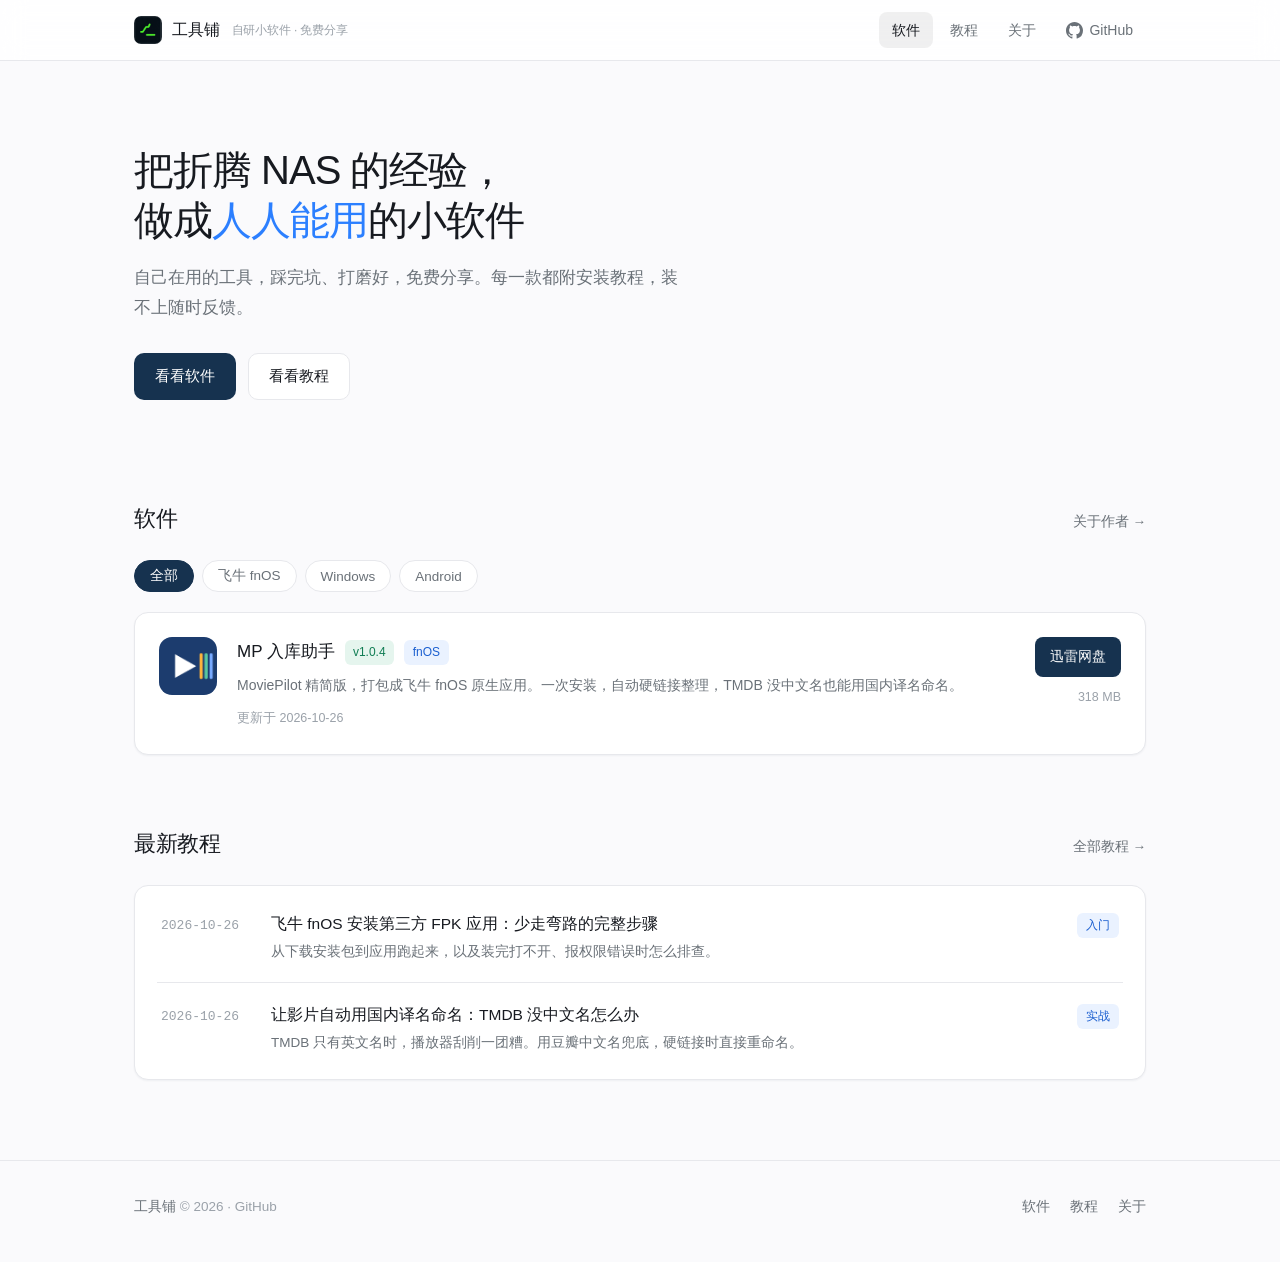
==== index.html @ 65b0be0e "工具铺站点初始版本" ====
<!DOCTYPE html>
<html lang="zh-CN" data-root="./">
<head>
<meta charset="UTF-8">
<meta name="viewport" content="width=device-width, initial-scale=1.0">
<title>工具铺 - 自研小软件 · 免费分享</title>
<meta name="description" content="独立开发的小工具：飞牛 fnOS 应用、NAS 效率工具，免费下载，附安装教程。">
<link rel="icon" href="img/logo.png">
<link rel="stylesheet" href="assets/style.css">
</head>
<body data-page="apps">

<main class="container">
  <section class="hero">
    <h1>把折腾 NAS 的经验，<br>做成<em>人人能用</em>的小软件</h1>
    <p class="lead">自己在用的工具，踩完坑、打磨好，免费分享。每一款都附安装教程，装不上随时反馈。</p>
    <div class="actions">
      <a class="btn btn-primary" href="#apps">看看软件</a>
      <a class="btn btn-ghost" href="blog.html">看看教程</a>
    </div>
  </section>

  <section class="section" id="apps">
    <div class="section-head">
      <h2>软件</h2>
      <a class="more" href="about.html">关于作者 →</a>
    </div>
    <div class="filter-bar" id="filterBar">
      <button class="on" data-filter="all">全部</button>
      <button data-filter="fnOS">飞牛 fnOS</button>
      <button data-filter="Windows">Windows</button>
      <button data-filter="Android">Android</button>
    </div>
    <div id="appList"></div>
  </section>

  <section class="section">
    <div class="section-head">
      <h2>最新教程</h2>
      <a class="more" href="blog.html">全部教程 →</a>
    </div>
    <div id="postList" style="background:var(--surface);border:1px solid var(--border);border-radius:14px;padding:6px 22px;box-shadow:var(--shadow-sm)"></div>
  </section>
</main>

<script src="assets/site.js"></script>
</body>
</html>
---- assets/style.css ----
/* ============ 基础 ============ */
:root {
  --bg: #FAFAFC;
  --surface: #FFFFFF;
  --text: #171A20;
  --muted: #6A7178;
  --faint: #9AA1A9;
  --border: #E7E8EC;
  --brand: #16324F;
  --brand-ink: #0F2438;
  --accent: #2B7FFF;
  --accent-soft: #EAF2FF;
  --green: #0E7C52;
  --green-soft: #E5F5EE;
  --amber: #9A6A08;
  --amber-soft: #FBF3DF;
  --radius: 14px;
  --shadow-sm: 0 1px 2px rgba(20, 30, 50, .05);
  --shadow-md: 0 2px 4px rgba(20, 30, 50, .05), 0 12px 32px rgba(20, 30, 50, .08);
  --font: -apple-system, BlinkMacSystemFont, "Segoe UI", "PingFang SC", "Hiragino Sans GB", "Microsoft YaHei", sans-serif;
  --mono: ui-monospace, "SF Mono", Consolas, "Courier New", monospace;
}
* { box-sizing: border-box; margin: 0; padding: 0; }
html { -webkit-text-size-adjust: 100%; }
body {
  font-family: var(--font);
  font-size: 15px;
  line-height: 1.75;
  color: var(--text);
  background: var(--bg);
  -webkit-font-smoothing: antialiased;
}
a { color: inherit; text-decoration: none; }
img { max-width: 100%; display: block; }
.container { max-width: 1060px; margin: 0 auto; padding: 0 24px; }

/* ============ 顶栏 ============ */
.site-header {
  position: sticky; top: 0; z-index: 50;
  background: rgba(255, 255, 255, .82);
  backdrop-filter: saturate(1.4) blur(12px);
  -webkit-backdrop-filter: saturate(1.4) blur(12px);
  border-bottom: 1px solid var(--border);
}
.site-header .container { display: flex; align-items: center; justify-content: space-between; height: 60px; }
.logo { display: flex; align-items: center; gap: 10px; font-weight: 500; font-size: 16px; letter-spacing: -.01em; }
.logo img { width: 28px; height: 28px; border-radius: 7px; }
.logo .logo-sub { color: var(--faint); font-size: 12px; font-weight: 400; margin-left: 2px; }
.nav { display: flex; align-items: center; gap: 4px; }
.nav a {
  padding: 6px 13px; border-radius: 8px; font-size: 14px; color: var(--muted);
  transition: color .15s, background .15s;
}
.nav a:hover { color: var(--text); background: rgba(0, 0, 0, .045); }
.nav a.active { color: var(--text); background: rgba(0, 0, 0, .06); font-weight: 500; }
.nav .gh { display: flex; align-items: center; gap: 6px; }
.nav .gh svg { width: 17px; height: 17px; }

/* ============ Hero ============ */
.hero { padding: 84px 0 56px; }
.hero h1 {
  font-size: 40px; line-height: 1.25; font-weight: 500; letter-spacing: -.025em;
  max-width: 640px;
}
.hero h1 em { font-style: normal; color: var(--accent); }
.hero p.lead { margin-top: 18px; font-size: 17px; color: var(--muted); max-width: 560px; }
.hero .actions { margin-top: 30px; display: flex; gap: 12px; flex-wrap: wrap; }

/* ============ 按钮 ============ */
.btn {
  display: inline-flex; align-items: center; gap: 8px;
  padding: 10px 20px; border-radius: 10px; font-size: 14.5px; font-weight: 500;
  border: 1px solid transparent; cursor: pointer; transition: all .18s;
  font-family: var(--font);
}
.btn-primary { background: var(--brand); color: #fff; }
.btn-primary:hover { background: var(--brand-ink); transform: translateY(-1px); box-shadow: var(--shadow-md); }
.btn-ghost { background: var(--surface); color: var(--text); border-color: var(--border); }
.btn-ghost:hover { border-color: #C9CCD3; transform: translateY(-1px); box-shadow: var(--shadow-sm); }
.btn-sm { padding: 7px 14px; font-size: 13.5px; border-radius: 8px; }
.btn .dl-ico { width: 15px; height: 15px; }

/* ============ 区块 ============ */
.section { padding: 44px 0 10px; }
.section-head { display: flex; align-items: baseline; justify-content: space-between; margin-bottom: 22px; }
.section-head h2 { font-size: 22px; font-weight: 500; letter-spacing: -.02em; }
.section-head .more { font-size: 13.5px; color: var(--muted); }
.section-head .more:hover { color: var(--accent); }

/* ============ 软件卡 ============ */
.filter-bar { display: flex; gap: 8px; margin-bottom: 20px; flex-wrap: wrap; }
.filter-bar button {
  padding: 6px 15px; border-radius: 999px; font-size: 13.5px; font-family: var(--font);
  background: var(--surface); border: 1px solid var(--border); color: var(--muted); cursor: pointer;
  transition: all .15s;
}
.filter-bar button:hover { border-color: #C9CCD3; color: var(--text); }
.filter-bar button.on { background: var(--brand); border-color: var(--brand); color: #fff; }

.app-card {
  display: flex; gap: 20px; align-items: flex-start;
  background: var(--surface); border: 1px solid var(--border); border-radius: var(--radius);
  padding: 24px; margin-bottom: 16px; box-shadow: var(--shadow-sm);
  transition: all .2s;
}
.app-card:hover { transform: translateY(-2px); box-shadow: var(--shadow-md); border-color: #DCDEE4; }
.app-icon { width: 58px; height: 58px; border-radius: 13px; flex-shrink: 0; }
.app-card .info { flex: 1; min-width: 0; }
.app-card h3 { font-size: 17px; font-weight: 500; display: flex; align-items: center; gap: 10px; flex-wrap: wrap; }
.app-card h3 .ver { font-size: 12px; color: var(--green); background: var(--green-soft); padding: 2px 8px; border-radius: 6px; font-weight: 400; }
.app-card .desc { color: var(--muted); font-size: 14px; margin-top: 6px; }
.app-card .meta { margin-top: 10px; display: flex; gap: 14px; align-items: center; flex-wrap: wrap; font-size: 12.5px; color: var(--faint); }
.tag { font-size: 12px; padding: 2px 9px; border-radius: 6px; background: var(--accent-soft); color: #1B5FD0; }
.app-card .side { display: flex; flex-direction: column; align-items: flex-end; gap: 10px; flex-shrink: 0; }
.app-card .side .size { font-size: 12.5px; color: var(--faint); }

/* ============ 文章条目 ============ */
.post-item {
  display: flex; align-items: baseline; gap: 18px;
  padding: 18px 4px; border-bottom: 1px solid var(--border);
}
.post-item:last-child { border-bottom: none; }
.post-item .date { font-size: 13px; color: var(--faint); font-family: var(--mono); flex-shrink: 0; width: 92px; }
.post-item a.title { font-size: 15.5px; font-weight: 500; }
.post-item a.title:hover { color: var(--accent); }
.post-item .desc { color: var(--muted); font-size: 13.5px; margin-top: 3px; }
.post-item .tag { flex-shrink: 0; }

/* ============ 详情页 ============ */
.crumbs { padding: 26px 0 0; font-size: 13.5px; color: var(--faint); }
.crumbs a:hover { color: var(--accent); }
.app-hero {
  display: flex; gap: 22px; align-items: center; margin: 20px 0 30px;
  background: var(--surface); border: 1px solid var(--border); border-radius: 18px;
  padding: 30px; box-shadow: var(--shadow-sm);
}
.app-hero img { width: 76px; height: 76px; border-radius: 17px; }
.app-hero h1 { font-size: 26px; font-weight: 500; letter-spacing: -.02em; }
.app-hero .sub { color: var(--muted); margin-top: 5px; font-size: 15px; }
.app-hero .dl-row { margin-top: 16px; display: flex; gap: 10px; flex-wrap: wrap; align-items: center; }
.app-hero .dl-note { font-size: 12.5px; color: var(--faint); }

.panel {
  background: var(--surface); border: 1px solid var(--border); border-radius: var(--radius);
  padding: 26px 28px; margin-bottom: 18px; box-shadow: var(--shadow-sm);
}
.panel > h2 { font-size: 18px; font-weight: 500; margin-bottom: 14px; letter-spacing: -.01em; }
.panel ul.feat { list-style: none; }
.panel ul.feat li { padding: 7px 0 7px 26px; position: relative; color: #33383E; font-size: 14.5px; }
.panel ul.feat li::before {
  content: ""; position: absolute; left: 4px; top: 16px;
  width: 7px; height: 7px; border-radius: 50%; background: var(--accent);
}
.steps { counter-reset: step; list-style: none; }
.steps li { counter-increment: step; position: relative; padding: 10px 0 10px 44px; }
.steps li::before {
  content: counter(step); position: absolute; left: 0; top: 12px;
  width: 28px; height: 28px; border-radius: 50%;
  background: var(--accent-soft); color: #1B5FD0;
  font-size: 14px; font-weight: 500; display: flex; align-items: center; justify-content: center;
}
.steps li b { font-weight: 500; }
.steps li p { color: var(--muted); font-size: 14px; margin-top: 2px; }

.timeline { list-style: none; }
.timeline li { position: relative; padding: 0 0 24px 26px; border-left: 1px solid var(--border); margin-left: 6px; }
.timeline li:last-child { padding-bottom: 4px; }
.timeline li::before {
  content: ""; position: absolute; left: -5.5px; top: 7px;
  width: 10px; height: 10px; border-radius: 50%; background: var(--surface); border: 2px solid var(--accent);
}
.timeline .v { font-weight: 500; font-size: 15px; display: flex; gap: 12px; align-items: baseline; }
.timeline .v .date { font-size: 12.5px; color: var(--faint); font-family: var(--mono); font-weight: 400; }
.timeline .v .new { font-size: 11.5px; color: var(--green); background: var(--green-soft); padding: 1px 7px; border-radius: 5px; }
.timeline ul { margin: 8px 0 0; padding-left: 2px; list-style: none; }
.timeline ul li { border: none; padding: 2px 0; margin: 0; color: var(--muted); font-size: 14px; }
.timeline ul li::before { content: "·"; position: static; border: none; background: none; margin-right: 8px; color: var(--faint); }

.dl-grid { display: grid; grid-template-columns: repeat(auto-fit, minmax(220px, 1fr)); gap: 12px; }
.dl-opt {
  border: 1px solid var(--border); border-radius: 12px; padding: 16px 18px;
  display: flex; flex-direction: column; gap: 4px; transition: all .18s; background: var(--surface);
}
.dl-opt:hover { border-color: var(--accent); box-shadow: var(--shadow-sm); transform: translateY(-1px); }
.dl-opt .name { font-weight: 500; font-size: 14.5px; display: flex; align-items: center; gap: 8px; }
.dl-opt .name .badge { font-size: 11px; color: var(--green); background: var(--green-soft); padding: 1px 7px; border-radius: 5px; font-weight: 400; }
.dl-opt .note { font-size: 12.5px; color: var(--muted); }

/* ============ 文章正文 ============ */
.article { max-width: 720px; margin: 0 auto; padding: 40px 0 30px; }
.article .a-date { font-size: 13px; color: var(--faint); font-family: var(--mono); margin-bottom: 10px; }
.article h1 { font-size: 30px; font-weight: 500; letter-spacing: -.02em; line-height: 1.35; margin-bottom: 26px; }
.article h2 { font-size: 20px; font-weight: 500; margin: 36px 0 14px; letter-spacing: -.01em; }
.article h3 { font-size: 16.5px; font-weight: 500; margin: 26px 0 10px; }
.article p { margin: 12px 0; color: #2A2F36; }
.article ul, .article ol { padding-left: 24px; margin: 12px 0; }
.article li { margin: 5px 0; color: #2A2F36; }
.article img { border-radius: 10px; border: 1px solid var(--border); margin: 16px 0; }
.article code {
  font-family: var(--mono); font-size: 13px; background: rgba(20, 40, 80, .06);
  padding: 2px 6px; border-radius: 5px;
}
.article pre {
  background: #14181F; color: #D6DEE8; border-radius: 12px; padding: 18px 20px;
  overflow-x: auto; margin: 18px 0; font-size: 13.5px; line-height: 1.7;
}
.article pre code { background: none; padding: 0; color: inherit; font-size: inherit; }
.article table { width: 100%; border-collapse: collapse; margin: 18px 0; font-size: 14px; }
.article th, .article td { border: 1px solid var(--border); padding: 9px 13px; text-align: left; }
.article th { background: #F4F5F8; font-weight: 500; }
.article blockquote {
  border-left: 3px solid var(--accent); background: var(--accent-soft);
  padding: 12px 18px; border-radius: 0 10px 10px 0; margin: 16px 0; color: #2B4A77; font-size: 14.5px;
}
.tip { border-left: 3px solid var(--green); background: var(--green-soft); padding: 12px 18px; border-radius: 0 10px 10px 0; margin: 16px 0; color: #14563C; font-size: 14.5px; }
.warn { border-left: 3px solid var(--amber); background: var(--amber-soft); padding: 12px 18px; border-radius: 0 10px 10px 0; margin: 16px 0; color: #6E4E0B; font-size: 14.5px; }

/* ============ 关于页 ============ */
.about-card { max-width: 640px; }
.about-card p { margin: 12px 0; color: #2A2F36; }

/* ============ 页脚 ============ */
.site-footer { border-top: 1px solid var(--border); margin-top: 70px; padding: 34px 0 44px; }
.site-footer .container { display: flex; justify-content: space-between; align-items: center; gap: 16px; flex-wrap: wrap; }
.site-footer .f-left { color: var(--faint); font-size: 13.5px; }
.site-footer .f-left b { color: var(--muted); font-weight: 500; }
.site-footer .f-links { display: flex; gap: 20px; font-size: 13.5px; }
.site-footer .f-links a { color: var(--muted); }
.site-footer .f-links a:hover { color: var(--accent); }

/* ============ 响应式 ============ */
@media (max-width: 720px) {
  .logo-sub { display: none; }
  .hero { padding: 56px 0 40px; }
  .hero h1 { font-size: 30px; }
  .app-card { flex-direction: column; gap: 14px; }
  .app-card .side { flex-direction: row; align-items: center; width: 100%; justify-content: space-between; }
  .app-hero { flex-direction: column; align-items: flex-start; padding: 24px; }
  .post-item { flex-wrap: wrap; gap: 8px 14px; }
  .post-item .date { width: auto; order: 2; }
  .post-item .tag { order: 3; }
  .post-item > div { order: 1; width: 100%; }
  .nav a { padding: 6px 9px; font-size: 13.5px; }
}
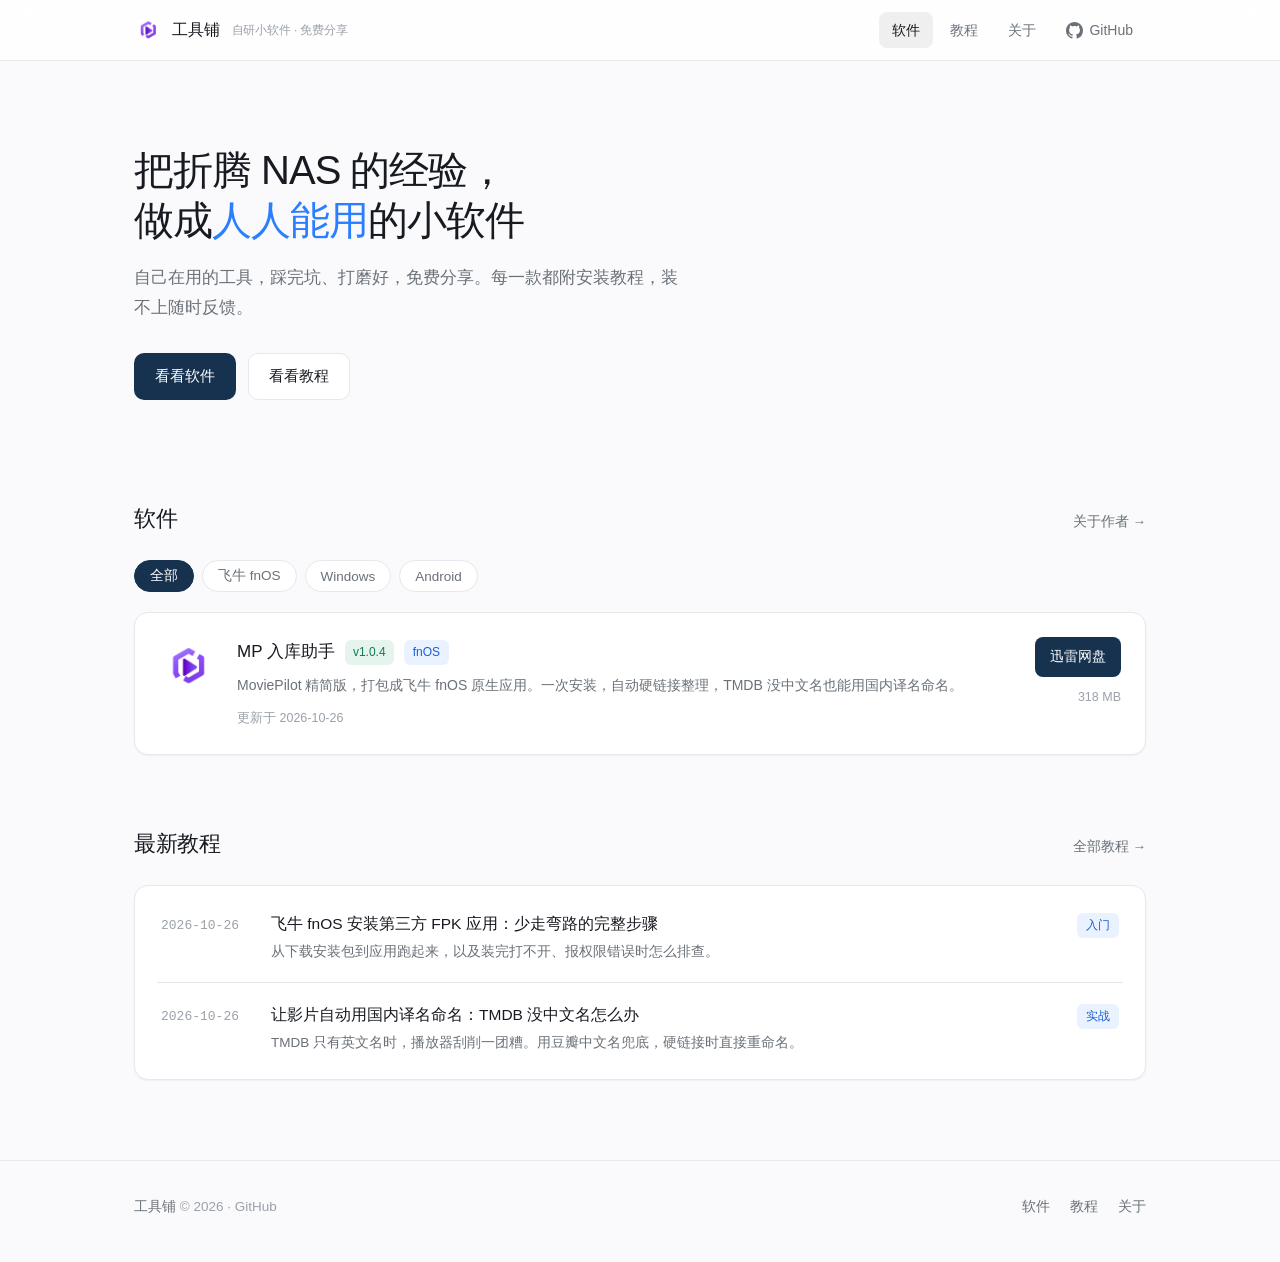
==== commit 6759a6ed: "全站 logo 与 favicon 统一为紫色六边形图标" ====
--- a/index.html
+++ b/index.html
@@ -5,7 +5,7 @@
 <meta name="viewport" content="width=device-width, initial-scale=1.0">
 <title>工具铺 - 自研小软件 · 免费分享</title>
 <meta name="description" content="独立开发的小工具：飞牛 fnOS 应用、NAS 效率工具，免费下载，附安装教程。">
-<link rel="icon" href="img/logo.png">
+<link rel="icon" href="img/mp-icon.png?v=2">
 <link rel="stylesheet" href="assets/style.css">
 </head>
 <body data-page="apps">
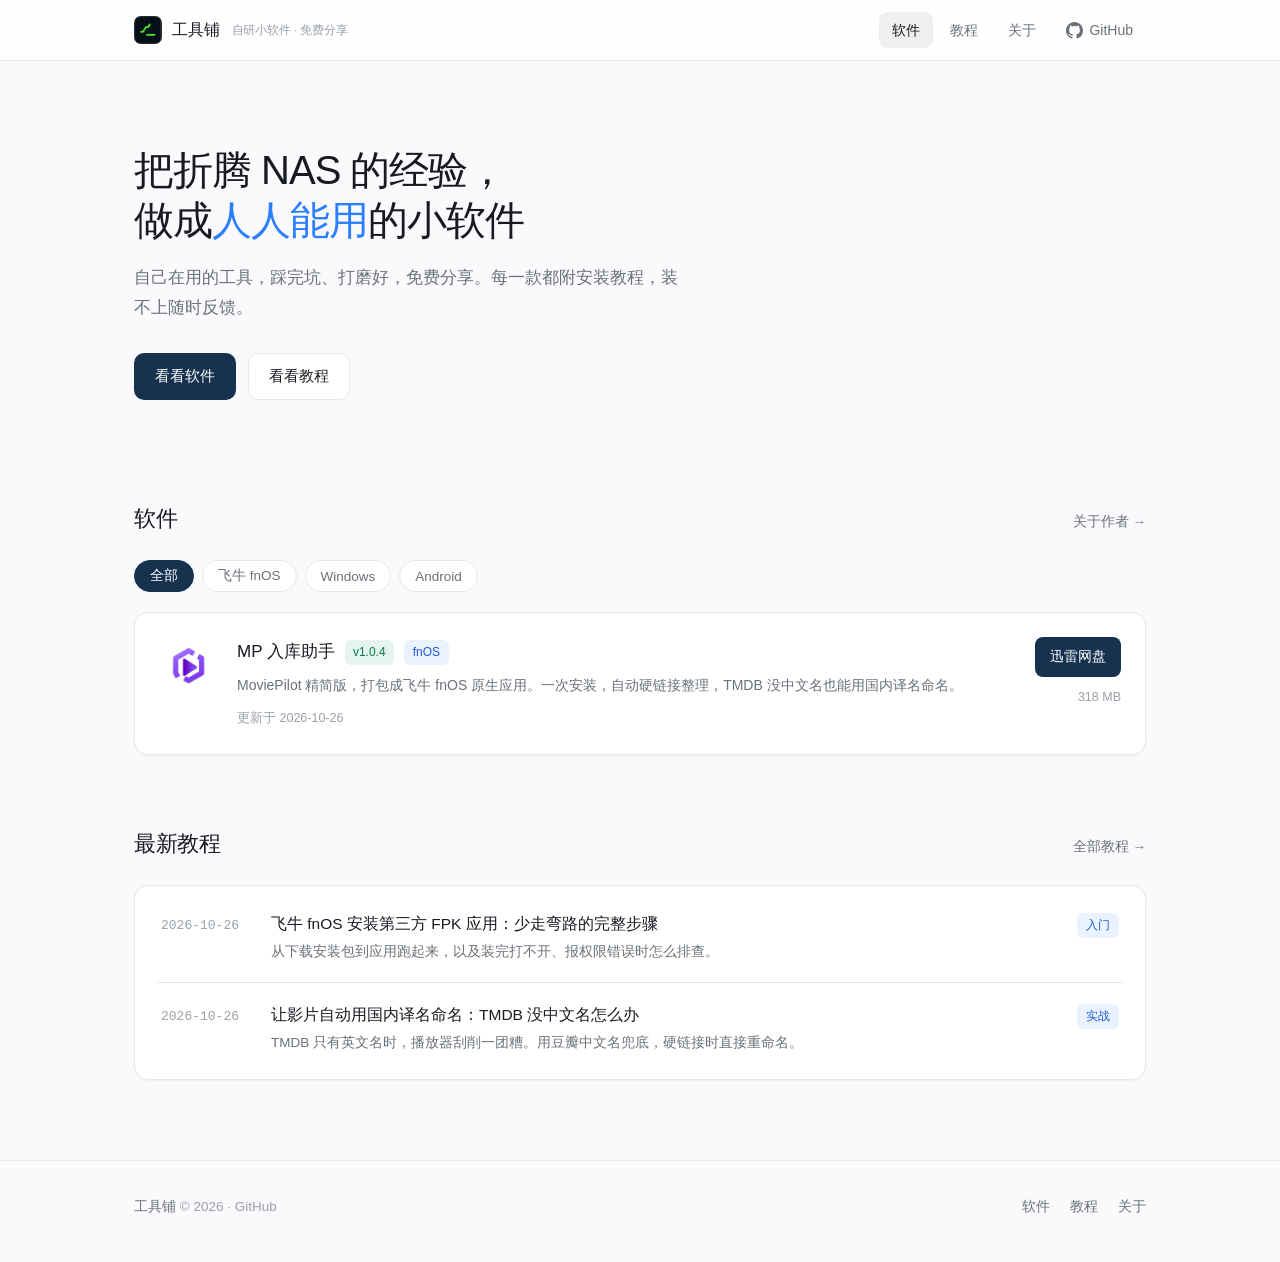
==== commit 9b94ff38: "页头与favicon恢复绿色终端logo，软件图标保持紫色" ====
--- a/index.html
+++ b/index.html
@@ -5,8 +5,8 @@
 <meta name="viewport" content="width=device-width, initial-scale=1.0">
 <title>工具铺 - 自研小软件 · 免费分享</title>
 <meta name="description" content="独立开发的小工具：飞牛 fnOS 应用、NAS 效率工具，免费下载，附安装教程。">
-<link rel="icon" href="img/mp-icon.png?v=2">
-<link rel="stylesheet" href="assets/style.css">
+<link rel="icon" href="img/logo.png">
+<link rel="stylesheet" href="assets/style.css?v=7">
 </head>
 <body data-page="apps">
 
@@ -43,6 +43,6 @@
   </section>
 </main>
 
-<script src="assets/site.js"></script>
+<script src="assets/site.js?v=7"></script>
 </body>
 </html>
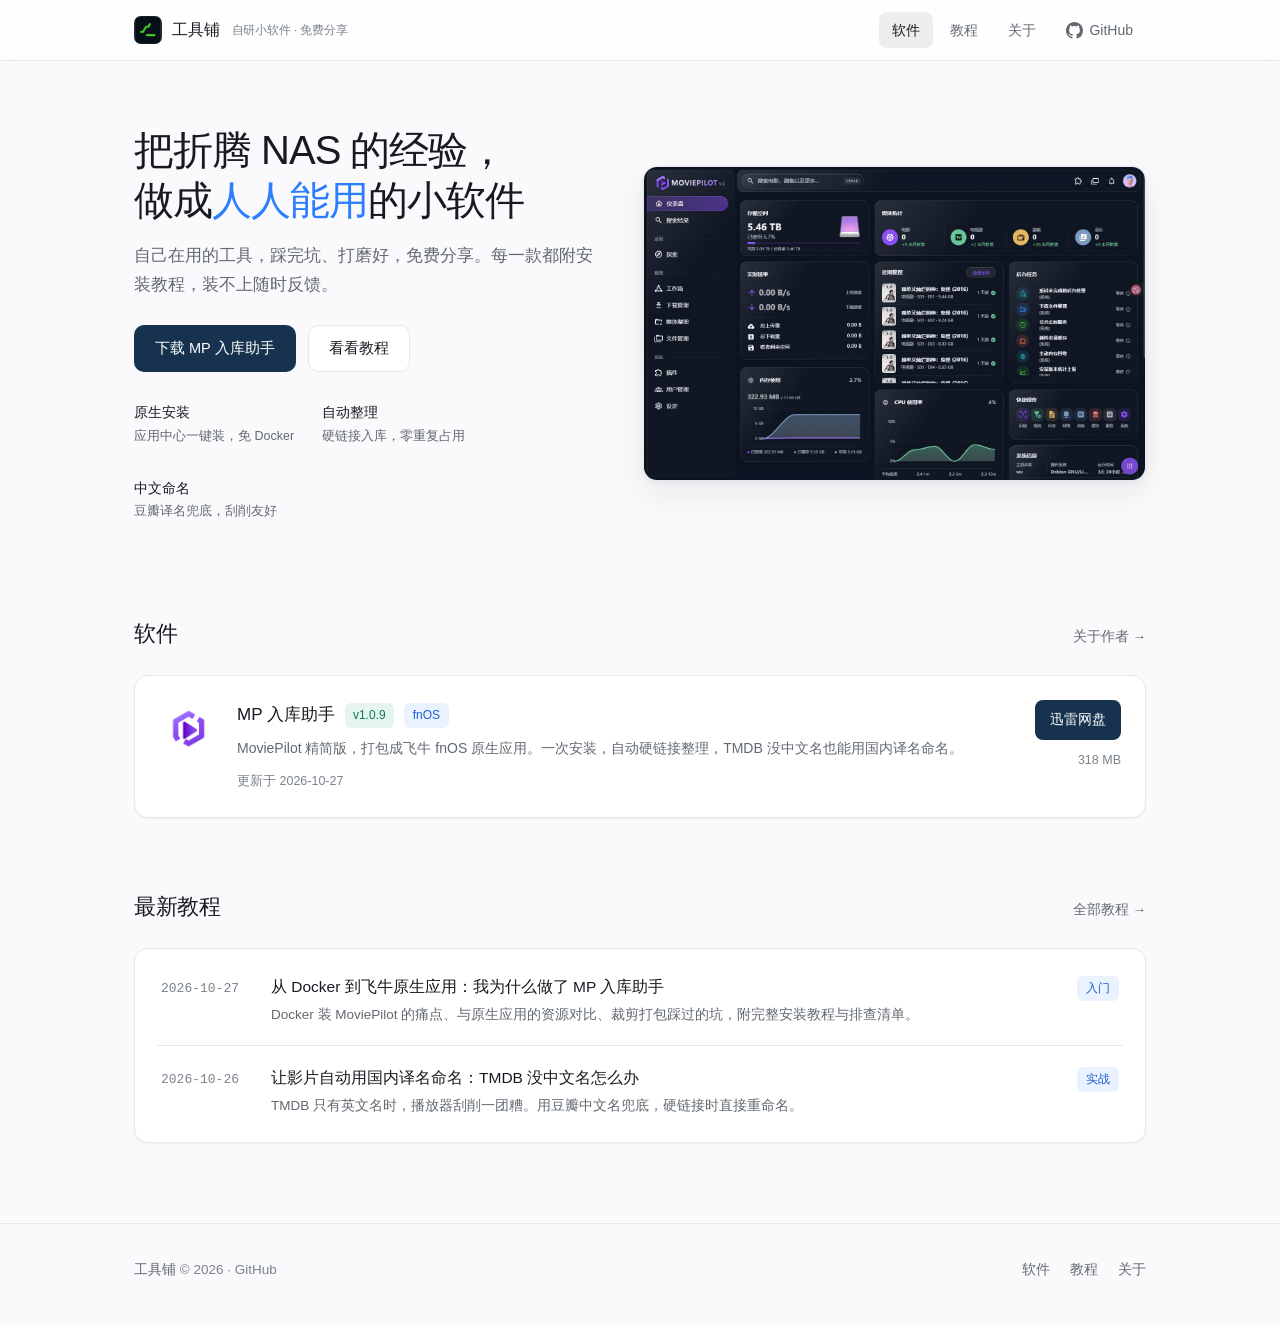
==== commit 0f32af28: "网站改版：首屏双栏+产品截图、详情页升级、暗色模式、静态构建与自动版本同步" ====
--- a/index.html
+++ b/index.html
@@ -5,18 +5,40 @@
 <meta name="viewport" content="width=device-width, initial-scale=1.0">
 <title>工具铺 - 自研小软件 · 免费分享</title>
 <meta name="description" content="独立开发的小工具：飞牛 fnOS 应用、NAS 效率工具，免费下载，附安装教程。">
-<link rel="icon" href="img/logo.png">
-<link rel="stylesheet" href="assets/style.css?v=7">
+<link rel="icon" type="image/png" href="img/logo-64.png">
+<link rel="apple-touch-icon" href="img/apple-touch-icon.png">
+<meta property="og:type" content="website">
+<meta property="og:site_name" content="工具铺">
+<meta property="og:title" content="工具铺 - 自研小软件 · 免费分享">
+<meta property="og:description" content="独立开发的小工具：飞牛 fnOS 应用、NAS 效率工具，免费下载，附安装教程。">
+<meta property="og:url" content="https://myfnos.men/">
+<meta property="og:image" content="https://myfnos.men/img/shot-hero.jpg?v=1">
+<meta name="twitter:card" content="summary_large_image">
+<link rel="canonical" href="https://myfnos.men/">
+<link rel="stylesheet" href="assets/style.css?v=8">
 </head>
 <body data-page="apps">
+<!--@header--><header class="site-header"><div class="container"><a class="logo" href="./index.html"><img src="./img/logo-64.png" alt="logo" width="28" height="28"><span>工具铺</span><span class="logo-sub">自研小软件 · 免费分享</span></a><nav class="nav" id="siteNav"><a href="./index.html" data-nav="apps" class="active">软件</a><a href="./blog.html" data-nav="blog">教程</a><a href="./about.html" data-nav="about">关于</a><a class="gh" href="https://github.com/wu155867" target="_blank" rel="noopener"><svg viewBox="0 0 16 16" fill="currentColor" aria-hidden="true"><path d="M8 0C3.58 0 0 3.58 0 8c0 3.54 2.29 6.53 5.47 7.59.4.07.55-.17.55-.38 0-.19-.01-.82-.01-1.49-2.01.37-2.53-.49-2.69-.94-.09-.23-.48-.94-.82-1.13-.28-.15-.68-.52-.01-.53.63-.01 1.08.58 1.23.82.72 1.21 1.87.87 2.33.66.07-.52.28-.87.51-1.07-1.78-.2-3.64-.89-3.64-3.95 0-.87.31-1.59.82-2.15-.08-.2-.36-1.02.08-2.12 0 0 .67-.21 2.2.82.64-.18 1.32-.27 2-.27s1.36.09 2 .27c1.53-1.04 2.2-.82 2.2-.82.44 1.1.16 1.92.08 2.12.51.56.82 1.27.82 2.15 0 3.07-1.87 3.75-3.65 3.95.29.25.54.73.54 1.48 0 1.07-.01 1.93-.01 2.2 0 .21.15.46.55.38A8.01 8.01 0 0 0 16 8c0-4.42-3.58-8-8-8Z"/></svg><span>GitHub</span></a></nav><button class="menu-btn" id="menuBtn" aria-label="打开菜单" aria-expanded="false"><svg viewBox="0 0 20 20" fill="none" stroke="currentColor" stroke-width="1.6" stroke-linecap="round" aria-hidden="true"><path d="M3 5.5h14M3 10h14M3 14.5h14"/></svg></button></div></header><!--/@header-->
 
 <main class="container">
   <section class="hero">
-    <h1>把折腾 NAS 的经验，<br>做成<em>人人能用</em>的小软件</h1>
-    <p class="lead">自己在用的工具，踩完坑、打磨好，免费分享。每一款都附安装教程，装不上随时反馈。</p>
-    <div class="actions">
-      <a class="btn btn-primary" href="#apps">看看软件</a>
-      <a class="btn btn-ghost" href="blog.html">看看教程</a>
+    <div class="hero-grid">
+      <div class="hero-copy">
+        <h1>把折腾 NAS 的经验，<br>做成<em>人人能用</em>的小软件</h1>
+        <p class="lead">自己在用的工具，踩完坑、打磨好，免费分享。每一款都附安装教程，装不上随时反馈。</p>
+        <div class="actions">
+          <a class="btn btn-primary" href="apps/moviepilot-fnos-lite.html">下载 MP 入库助手</a>
+          <a class="btn btn-ghost" href="blog.html">看看教程</a>
+        </div>
+        <div class="hero-feats">
+          <div><b>原生安装</b><span>应用中心一键装，免 Docker</span></div>
+          <div><b>自动整理</b><span>硬链接入库，零重复占用</span></div>
+          <div><b>中文命名</b><span>豆瓣译名兜底，刮削友好</span></div>
+        </div>
+      </div>
+      <figure class="hero-shot">
+        <img src="img/shot-hero.jpg?v=1" alt="MP 入库助手主界面仪表盘" width="1440" height="900" fetchpriority="high">
+      </figure>
     </div>
   </section>
 
@@ -25,13 +47,8 @@
       <h2>软件</h2>
       <a class="more" href="about.html">关于作者 →</a>
     </div>
-    <div class="filter-bar" id="filterBar">
-      <button class="on" data-filter="all">全部</button>
-      <button data-filter="fnOS">飞牛 fnOS</button>
-      <button data-filter="Windows">Windows</button>
-      <button data-filter="Android">Android</button>
-    </div>
-    <div id="appList"></div>
+    <div id="appList"><!--@appList--><div class="app-card" data-platform="fnOS"><img class="app-icon" src="./img/mp-icon-128.png" alt="MP 入库助手" width="58" height="58"><div class="info"><h3><a href="./apps/moviepilot-fnos-lite.html">MP 入库助手</a><span class="ver">v1.0.9</span><span class="tag">fnOS</span></h3><div class="desc">MoviePilot 精简版，打包成飞牛 fnOS 原生应用。一次安装，自动硬链接整理，TMDB 没中文名也能用国内译名命名。</div><div class="meta"><span>更新于 2026-10-27</span></div></div><div class="side"><a class="btn btn-primary btn-sm" href="https://pan.xunlei.com/s/VP4x0GjNgpPn3R8iQlMVVesgA1?pwd=bkfi" target="_blank" rel="noopener">迅雷网盘</a><span class="size">318 MB</span></div></div><!--/@appList--></div>
+
   </section>
 
   <section class="section">
@@ -39,10 +56,12 @@
       <h2>最新教程</h2>
       <a class="more" href="blog.html">全部教程 →</a>
     </div>
-    <div id="postList" style="background:var(--surface);border:1px solid var(--border);border-radius:14px;padding:6px 22px;box-shadow:var(--shadow-sm)"></div>
+    <div id="postList" class="post-list"><!--@postList--><div class="post-item"><span class="date">2026-10-27</span><div class="item-body"><a class="title" href="./posts/fpk-install.html">从 Docker 到飞牛原生应用：我为什么做了 MP 入库助手</a><div class="desc">Docker 装 MoviePilot 的痛点、与原生应用的资源对比、裁剪打包踩过的坑，附完整安装教程与排查清单。</div></div><span class="tag">入门</span></div><div class="post-item"><span class="date">2026-10-26</span><div class="item-body"><a class="title" href="./posts/cn-title-rename.html">让影片自动用国内译名命名：TMDB 没中文名怎么办</a><div class="desc">TMDB 只有英文名时，播放器刮削一团糟。用豆瓣中文名兜底，硬链接时直接重命名。</div></div><span class="tag">实战</span></div><!--/@postList--></div>
+
   </section>
 </main>
+<!--@footer--><footer class="site-footer"><div class="container"><div class="f-left"><b>工具铺</b> &copy; 2026 &middot; <a href="https://github.com/wu155867" target="_blank" rel="noopener" style="color:inherit">GitHub</a></div><div class="f-links"><a href="./index.html">软件</a><a href="./blog.html">教程</a><a href="./about.html">关于</a></div></div></footer><!--/@footer-->
 
-<script src="assets/site.js?v=7"></script>
+<script src="assets/site.js?v=8"></script>
 </body>
 </html>
--- a/assets/style.css
+++ b/assets/style.css
@@ -2,23 +2,57 @@
 :root {
   --bg: #FAFAFC;
   --surface: #FFFFFF;
+  --surface-2: #F4F5F8;
   --text: #171A20;
-  --muted: #6A7178;
-  --faint: #9AA1A9;
+  --body-ink: #2A2F36;
+  --muted: #626971;
+  --faint: #7A828B;
   --border: #E7E8EC;
+  --hover-bg: rgba(0, 0, 0, .05);
+  --active-bg: rgba(0, 0, 0, .065);
+  --header-bg: rgba(255, 255, 255, .82);
   --brand: #16324F;
   --brand-ink: #0F2438;
   --accent: #2B7FFF;
   --accent-soft: #EAF2FF;
+  --tag-ink: #1B5FD0;
   --green: #0E7C52;
   --green-soft: #E5F5EE;
   --amber: #9A6A08;
   --amber-soft: #FBF3DF;
+  --quote-ink: #2B4A77;
   --radius: 14px;
   --shadow-sm: 0 1px 2px rgba(20, 30, 50, .05);
   --shadow-md: 0 2px 4px rgba(20, 30, 50, .05), 0 12px 32px rgba(20, 30, 50, .08);
   --font: -apple-system, BlinkMacSystemFont, "Segoe UI", "PingFang SC", "Hiragino Sans GB", "Microsoft YaHei", sans-serif;
   --mono: ui-monospace, "SF Mono", Consolas, "Courier New", monospace;
+}
+@media (prefers-color-scheme: dark) {
+  :root {
+    --bg: #101318;
+    --surface: #171B22;
+    --surface-2: #1E242D;
+    --text: #E8EAEE;
+    --body-ink: #C6CBD2;
+    --muted: #9BA3AC;
+    --faint: #79828D;
+    --border: #262C35;
+    --hover-bg: rgba(255, 255, 255, .06);
+    --active-bg: rgba(255, 255, 255, .09);
+    --header-bg: rgba(16, 19, 24, .82);
+    --brand: #4E82BC;
+    --brand-ink: #6697CC;
+    --accent: #5C9DFF;
+    --accent-soft: #1B2B41;
+    --tag-ink: #85B7EB;
+    --green: #3CB57E;
+    --green-soft: #12291E;
+    --amber: #D0A23C;
+    --amber-soft: #32280F;
+    --quote-ink: #9CC0EC;
+    --shadow-sm: 0 1px 2px rgba(0, 0, 0, .35);
+    --shadow-md: 0 2px 4px rgba(0, 0, 0, .35), 0 12px 32px rgba(0, 0, 0, .45);
+  }
 }
 * { box-sizing: border-box; margin: 0; padding: 0; }
 html { -webkit-text-size-adjust: 100%; }
@@ -37,7 +71,7 @@
 /* ============ 顶栏 ============ */
 .site-header {
   position: sticky; top: 0; z-index: 50;
-  background: rgba(255, 255, 255, .82);
+  background: var(--header-bg);
   backdrop-filter: saturate(1.4) blur(12px);
   -webkit-backdrop-filter: saturate(1.4) blur(12px);
   border-bottom: 1px solid var(--border);
@@ -51,20 +85,45 @@
   padding: 6px 13px; border-radius: 8px; font-size: 14px; color: var(--muted);
   transition: color .15s, background .15s;
 }
-.nav a:hover { color: var(--text); background: rgba(0, 0, 0, .045); }
-.nav a.active { color: var(--text); background: rgba(0, 0, 0, .06); font-weight: 500; }
+.nav a:hover { color: var(--text); background: var(--hover-bg); }
+.nav a.active { color: var(--text); background: var(--active-bg); font-weight: 500; }
 .nav .gh { display: flex; align-items: center; gap: 6px; }
 .nav .gh svg { width: 17px; height: 17px; }
+.menu-btn {
+  display: none; border: none; background: none; cursor: pointer;
+  width: 38px; height: 38px; border-radius: 8px; color: var(--text);
+  align-items: center; justify-content: center;
+}
+.menu-btn:hover { background: var(--hover-bg); }
+.menu-btn svg { width: 20px; height: 20px; }
 
 /* ============ Hero ============ */
-.hero { padding: 84px 0 56px; }
+.hero { padding: 64px 0 48px; }
 .hero h1 {
   font-size: 40px; line-height: 1.25; font-weight: 500; letter-spacing: -.025em;
   max-width: 640px;
 }
 .hero h1 em { font-style: normal; color: var(--accent); }
-.hero p.lead { margin-top: 18px; font-size: 17px; color: var(--muted); max-width: 560px; }
-.hero .actions { margin-top: 30px; display: flex; gap: 12px; flex-wrap: wrap; }
+.hero p.lead { margin-top: 16px; font-size: 16.5px; color: var(--muted); max-width: 520px; }
+.hero .actions { margin-top: 26px; display: flex; gap: 12px; flex-wrap: wrap; }
+
+.hero-grid {
+  display: grid; grid-template-columns: minmax(0, 1fr) minmax(0, 1.08fr);
+  gap: 44px; align-items: center;
+}
+.hero-shot {
+  position: relative; border-radius: var(--radius);
+  border: 1px solid var(--border); box-shadow: var(--shadow-md);
+  overflow: hidden; background: var(--surface-2);
+}
+.hero-shot img { width: 100%; height: auto; display: block; }
+
+.hero-feats {
+  margin-top: 28px; display: flex; gap: 28px; flex-wrap: wrap;
+}
+.hero-feats div { display: flex; flex-direction: column; gap: 1px; }
+.hero-feats b { font-size: 14px; font-weight: 500; }
+.hero-feats span { font-size: 12.5px; color: var(--muted); }
 
 /* ============ 按钮 ============ */
 .btn {
@@ -76,7 +135,7 @@
 .btn-primary { background: var(--brand); color: #fff; }
 .btn-primary:hover { background: var(--brand-ink); transform: translateY(-1px); box-shadow: var(--shadow-md); }
 .btn-ghost { background: var(--surface); color: var(--text); border-color: var(--border); }
-.btn-ghost:hover { border-color: #C9CCD3; transform: translateY(-1px); box-shadow: var(--shadow-sm); }
+.btn-ghost:hover { border-color: var(--faint); transform: translateY(-1px); box-shadow: var(--shadow-sm); }
 .btn-sm { padding: 7px 14px; font-size: 13.5px; border-radius: 8px; }
 .btn .dl-ico { width: 15px; height: 15px; }
 
@@ -88,33 +147,29 @@
 .section-head .more:hover { color: var(--accent); }
 
 /* ============ 软件卡 ============ */
-.filter-bar { display: flex; gap: 8px; margin-bottom: 20px; flex-wrap: wrap; }
-.filter-bar button {
-  padding: 6px 15px; border-radius: 999px; font-size: 13.5px; font-family: var(--font);
-  background: var(--surface); border: 1px solid var(--border); color: var(--muted); cursor: pointer;
-  transition: all .15s;
-}
-.filter-bar button:hover { border-color: #C9CCD3; color: var(--text); }
-.filter-bar button.on { background: var(--brand); border-color: var(--brand); color: #fff; }
-
 .app-card {
   display: flex; gap: 20px; align-items: flex-start;
   background: var(--surface); border: 1px solid var(--border); border-radius: var(--radius);
   padding: 24px; margin-bottom: 16px; box-shadow: var(--shadow-sm);
   transition: all .2s;
 }
-.app-card:hover { transform: translateY(-2px); box-shadow: var(--shadow-md); border-color: #DCDEE4; }
+.app-card:hover { transform: translateY(-2px); box-shadow: var(--shadow-md); border-color: var(--faint); }
 .app-icon { width: 58px; height: 58px; border-radius: 13px; flex-shrink: 0; }
 .app-card .info { flex: 1; min-width: 0; }
 .app-card h3 { font-size: 17px; font-weight: 500; display: flex; align-items: center; gap: 10px; flex-wrap: wrap; }
+.app-card h3 a:hover { color: var(--accent); }
 .app-card h3 .ver { font-size: 12px; color: var(--green); background: var(--green-soft); padding: 2px 8px; border-radius: 6px; font-weight: 400; }
 .app-card .desc { color: var(--muted); font-size: 14px; margin-top: 6px; }
 .app-card .meta { margin-top: 10px; display: flex; gap: 14px; align-items: center; flex-wrap: wrap; font-size: 12.5px; color: var(--faint); }
-.tag { font-size: 12px; padding: 2px 9px; border-radius: 6px; background: var(--accent-soft); color: #1B5FD0; }
+.tag { font-size: 12px; padding: 2px 9px; border-radius: 6px; background: var(--accent-soft); color: var(--tag-ink); }
 .app-card .side { display: flex; flex-direction: column; align-items: flex-end; gap: 10px; flex-shrink: 0; }
 .app-card .side .size { font-size: 12.5px; color: var(--faint); }
 
 /* ============ 文章条目 ============ */
+.post-list {
+  background: var(--surface); border: 1px solid var(--border);
+  border-radius: var(--radius); padding: 6px 22px; box-shadow: var(--shadow-sm);
+}
 .post-item {
   display: flex; align-items: baseline; gap: 18px;
   padding: 18px 4px; border-bottom: 1px solid var(--border);
@@ -125,12 +180,24 @@
 .post-item a.title:hover { color: var(--accent); }
 .post-item .desc { color: var(--muted); font-size: 13.5px; margin-top: 3px; }
 .post-item .tag { flex-shrink: 0; }
+.post-item .item-body { flex: 1; min-width: 0; }
 
 /* ============ 详情页 ============ */
 .crumbs { padding: 26px 0 0; font-size: 13.5px; color: var(--faint); }
 .crumbs a:hover { color: var(--accent); }
+
+.page-nav {
+  display: flex; gap: 4px; flex-wrap: wrap; margin: 18px 0 4px;
+}
+.page-nav a {
+  font-size: 13px; color: var(--muted); padding: 6px 13px;
+  border: 1px solid var(--border); border-radius: 999px; background: var(--surface);
+  transition: all .15s;
+}
+.page-nav a:hover { color: var(--tag-ink); border-color: var(--accent); background: var(--accent-soft); }
+
 .app-hero {
-  display: flex; gap: 22px; align-items: center; margin: 20px 0 30px;
+  display: flex; gap: 22px; align-items: center; margin: 20px 0 24px;
   background: var(--surface); border: 1px solid var(--border); border-radius: 18px;
   padding: 30px; box-shadow: var(--shadow-sm);
 }
@@ -140,13 +207,37 @@
 .app-hero .dl-row { margin-top: 16px; display: flex; gap: 10px; flex-wrap: wrap; align-items: center; }
 .app-hero .dl-note { font-size: 12.5px; color: var(--faint); }
 
+.copy-btn {
+  display: inline-flex; align-items: center; gap: 5px;
+  font-family: var(--mono); font-size: 12px; cursor: pointer;
+  color: var(--tag-ink); background: var(--accent-soft);
+  border: 1px solid transparent; border-radius: 6px; padding: 1px 8px;
+  transition: all .15s; vertical-align: 1px;
+}
+.copy-btn:hover { border-color: var(--accent); }
+.copy-btn.done { color: var(--green); background: var(--green-soft); }
+
+.shot-frame {
+  border: 1px solid var(--border); border-radius: 12px; overflow: hidden;
+  box-shadow: var(--shadow-md); background: var(--surface-2); margin-top: 16px;
+}
+.shot-frame img { width: 100%; height: auto; display: block; }
+.shot-frame .bar {
+  height: 30px; display: flex; align-items: center; gap: 6px; padding: 0 12px;
+  background: var(--surface-2); border-bottom: 1px solid var(--border);
+}
+.shot-frame .bar i { width: 9px; height: 9px; border-radius: 50%; background: var(--border); }
+.shot-frame .bar i:first-child { background: #E2635C; }
+.shot-frame .bar i:nth-child(2) { background: #E5B34C; }
+.shot-frame .bar i:nth-child(3) { background: #58B968; }
+
 .panel {
   background: var(--surface); border: 1px solid var(--border); border-radius: var(--radius);
   padding: 26px 28px; margin-bottom: 18px; box-shadow: var(--shadow-sm);
 }
 .panel > h2 { font-size: 18px; font-weight: 500; margin-bottom: 14px; letter-spacing: -.01em; }
 .panel ul.feat { list-style: none; }
-.panel ul.feat li { padding: 7px 0 7px 26px; position: relative; color: #33383E; font-size: 14.5px; }
+.panel ul.feat li { padding: 7px 0 7px 26px; position: relative; color: var(--body-ink); font-size: 14.5px; }
 .panel ul.feat li::before {
   content: ""; position: absolute; left: 4px; top: 16px;
   width: 7px; height: 7px; border-radius: 50%; background: var(--accent);
@@ -156,7 +247,7 @@
 .steps li::before {
   content: counter(step); position: absolute; left: 0; top: 12px;
   width: 28px; height: 28px; border-radius: 50%;
-  background: var(--accent-soft); color: #1B5FD0;
+  background: var(--accent-soft); color: var(--tag-ink);
   font-size: 14px; font-weight: 500; display: flex; align-items: center; justify-content: center;
 }
 .steps li b { font-weight: 500; }
@@ -192,32 +283,32 @@
 .article h1 { font-size: 30px; font-weight: 500; letter-spacing: -.02em; line-height: 1.35; margin-bottom: 26px; }
 .article h2 { font-size: 20px; font-weight: 500; margin: 36px 0 14px; letter-spacing: -.01em; }
 .article h3 { font-size: 16.5px; font-weight: 500; margin: 26px 0 10px; }
-.article p { margin: 12px 0; color: #2A2F36; }
+.article p { margin: 12px 0; color: var(--body-ink); }
 .article ul, .article ol { padding-left: 24px; margin: 12px 0; }
-.article li { margin: 5px 0; color: #2A2F36; }
+.article li { margin: 5px 0; color: var(--body-ink); }
 .article img { border-radius: 10px; border: 1px solid var(--border); margin: 16px 0; }
 .article code {
-  font-family: var(--mono); font-size: 13px; background: rgba(20, 40, 80, .06);
+  font-family: var(--mono); font-size: 13px; background: var(--surface-2);
   padding: 2px 6px; border-radius: 5px;
 }
 .article pre {
-  background: #14181F; color: #D6DEE8; border-radius: 12px; padding: 18px 20px;
+  background: #14181F; color: #D6DEE8; border: 1px solid var(--border); border-radius: 12px; padding: 18px 20px;
   overflow-x: auto; margin: 18px 0; font-size: 13.5px; line-height: 1.7;
 }
 .article pre code { background: none; padding: 0; color: inherit; font-size: inherit; }
 .article table { width: 100%; border-collapse: collapse; margin: 18px 0; font-size: 14px; }
 .article th, .article td { border: 1px solid var(--border); padding: 9px 13px; text-align: left; }
-.article th { background: #F4F5F8; font-weight: 500; }
+.article th { background: var(--surface-2); font-weight: 500; }
 .article blockquote {
   border-left: 3px solid var(--accent); background: var(--accent-soft);
-  padding: 12px 18px; border-radius: 0 10px 10px 0; margin: 16px 0; color: #2B4A77; font-size: 14.5px;
-}
-.tip { border-left: 3px solid var(--green); background: var(--green-soft); padding: 12px 18px; border-radius: 0 10px 10px 0; margin: 16px 0; color: #14563C; font-size: 14.5px; }
-.warn { border-left: 3px solid var(--amber); background: var(--amber-soft); padding: 12px 18px; border-radius: 0 10px 10px 0; margin: 16px 0; color: #6E4E0B; font-size: 14.5px; }
+  padding: 12px 18px; border-radius: 0 10px 10px 0; margin: 16px 0; color: var(--quote-ink); font-size: 14.5px;
+}
+.tip { border-left: 3px solid var(--green); background: var(--green-soft); padding: 12px 18px; border-radius: 0 10px 10px 0; margin: 16px 0; color: var(--green); font-size: 14.5px; }
+.warn { border-left: 3px solid var(--amber); background: var(--amber-soft); padding: 12px 18px; border-radius: 0 10px 10px 0; margin: 16px 0; color: var(--amber); font-size: 14.5px; }
 
 /* ============ 关于页 ============ */
 .about-card { max-width: 640px; }
-.about-card p { margin: 12px 0; color: #2A2F36; }
+.about-card p { margin: 12px 0; color: var(--body-ink); }
 
 /* ============ 页脚 ============ */
 .site-footer { border-top: 1px solid var(--border); margin-top: 70px; padding: 34px 0 44px; }
@@ -229,16 +320,30 @@
 .site-footer .f-links a:hover { color: var(--accent); }
 
 /* ============ 响应式 ============ */
+@media (max-width: 880px) {
+  .hero-grid { grid-template-columns: 1fr; gap: 30px; }
+  .hero { padding: 48px 0 40px; }
+  .hero h1 { font-size: 31px; }
+  .hero p.lead { max-width: none; }
+}
 @media (max-width: 720px) {
   .logo-sub { display: none; }
-  .hero { padding: 56px 0 40px; }
-  .hero h1 { font-size: 30px; }
+  .menu-btn { display: inline-flex; }
+  .nav {
+    display: none; position: absolute; top: 60px; left: 0; right: 0;
+    background: var(--surface); border-bottom: 1px solid var(--border);
+    flex-direction: column; align-items: stretch; padding: 8px 16px 14px;
+    box-shadow: var(--shadow-md);
+  }
+  .nav.open { display: flex; }
+  .nav a { padding: 11px 13px; font-size: 15px; border-radius: 10px; }
   .app-card { flex-direction: column; gap: 14px; }
   .app-card .side { flex-direction: row; align-items: center; width: 100%; justify-content: space-between; }
   .app-hero { flex-direction: column; align-items: flex-start; padding: 24px; }
   .post-item { flex-wrap: wrap; gap: 8px 14px; }
   .post-item .date { width: auto; order: 2; }
   .post-item .tag { order: 3; }
-  .post-item > div { order: 1; width: 100%; }
-  .nav a { padding: 6px 9px; font-size: 13.5px; }
-}
+  .post-item .item-body { order: 1; width: 100%; }
+  .hero-feats { gap: 18px; }
+  .panel { padding: 20px 18px; }
+}
